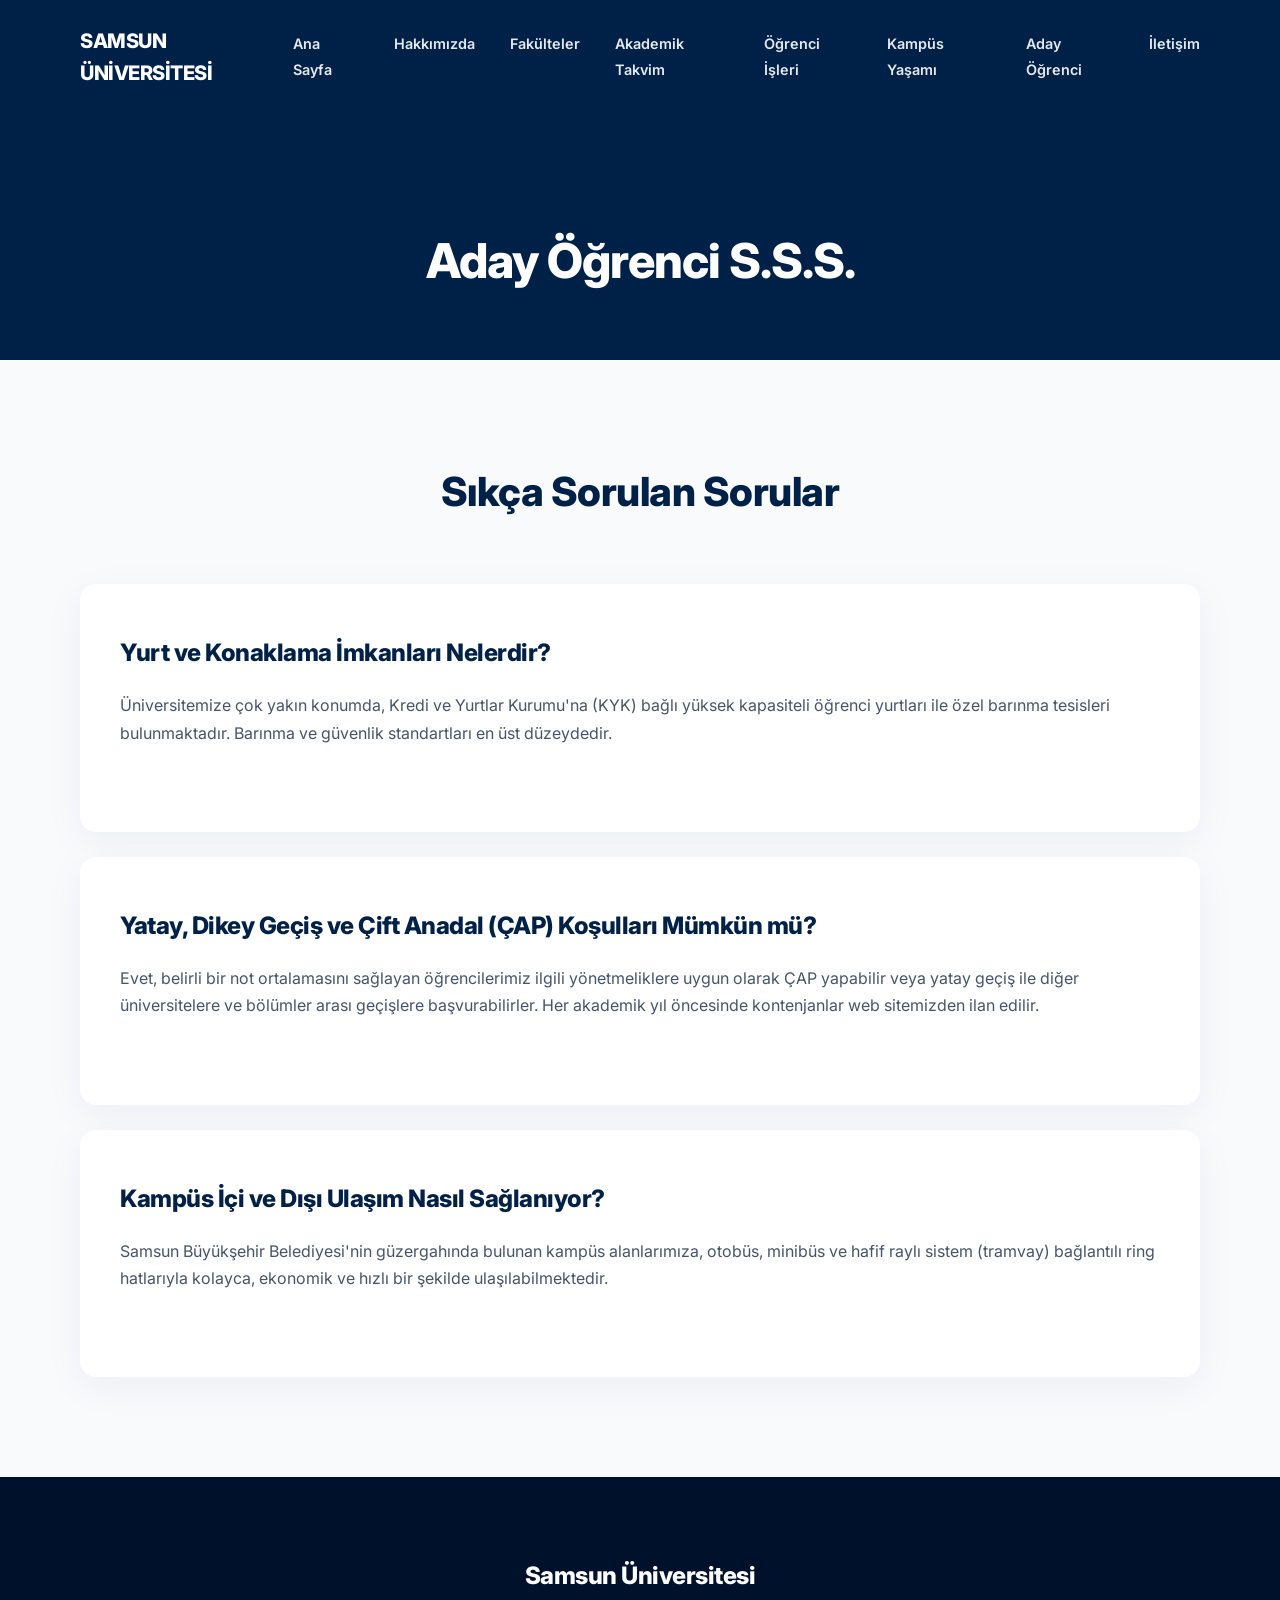
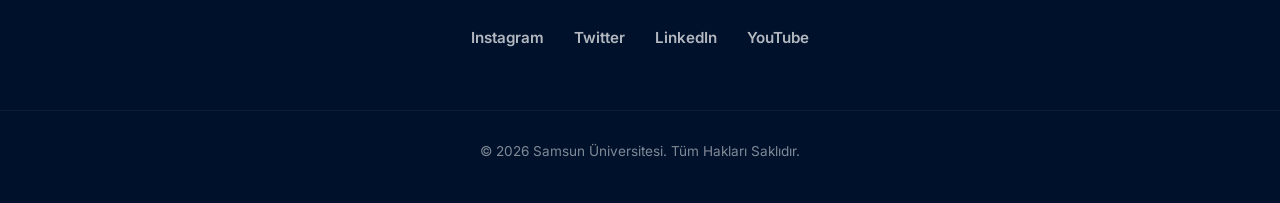
==== aday.html @ f70bfde0 "ilk yükleme" ====
<!DOCTYPE html>
<html lang="tr">
<head>
    <meta charset="UTF-8">
    <meta name="viewport" content="width=device-width, initial-scale=1.0">
    <title>Aday Öğrenci | Samsun Üniversitesi</title>
    <link rel="stylesheet" href="style.css">
    <meta name="description" content="Samsun Üniversitesi Aday Öğrenci Sıkça Sorulan Sorular">
</head>
<body>

    <header id="main-header">
        <div class="nav-container">
            <a href="index.html" class="logo">Samsun Üniversitesi</a>
            <nav>
                <ul>
                    <li><a href="index.html">Ana Sayfa</a></li>
                    <li><a href="hakkimizda.html">Hakkımızda</a></li>
                    <li><a href="fakulteler.html">Fakülteler</a></li>
                    <li><a href="takvim.html">Akademik Takvim</a></li>
                    <li><a href="ogrenci.html">Öğrenci İşleri</a></li>
                    <li><a href="kampus.html">Kampüs Yaşamı</a></li>
                    <li><a href="aday.html">Aday Öğrenci</a></li>
                    <li><a href="iletisim.html">İletişim</a></li>
                </ul>
            </nav>
        </div>
    </header>

    <section class="page-hero">
        <h1>Aday Öğrenci S.S.S.</h1>
    </section>

    <main class="container">
        <h2>Sıkça Sorulan Sorular</h2>
        
        <div class="card" style="margin-bottom: 25px;">
            <h3>Yurt ve Konaklama İmkanları Nelerdir?</h3>
            <p>Üniversitemize çok yakın konumda, Kredi ve Yurtlar Kurumu'na (KYK) bağlı yüksek kapasiteli öğrenci yurtları ile özel barınma tesisleri bulunmaktadır. Barınma ve güvenlik standartları en üst düzeydedir.</p>
        </div>
        
        <div class="card" style="margin-bottom: 25px;">
            <h3>Yatay, Dikey Geçiş ve Çift Anadal (ÇAP) Koşulları Mümkün mü?</h3>
            <p>Evet, belirli bir not ortalamasını sağlayan öğrencilerimiz ilgili yönetmeliklere uygun olarak ÇAP yapabilir veya yatay geçiş ile diğer üniversitelere ve bölümler arası geçişlere başvurabilirler. Her akademik yıl öncesinde kontenjanlar web sitemizden ilan edilir.</p>
        </div>
        
        <div class="card">
            <h3>Kampüs İçi ve Dışı Ulaşım Nasıl Sağlanıyor?</h3>
            <p>Samsun Büyükşehir Belediyesi'nin güzergahında bulunan kampüs alanlarımıza, otobüs, minibüs ve hafif raylı sistem (tramvay) bağlantılı ring hatlarıyla kolayca, ekonomik ve hızlı bir şekilde ulaşılabilmektedir.</p>
        </div>
    </main>

    <footer>
        <div class="footer-content">
            <div class="footer-logo">Samsun Üniversitesi</div>
            <div class="social-links">
                <a href="https://www.instagram.com/samsun.univ/" target="_blank">Instagram</a>
                <a href="https://x.com/samsun_univ" target="_blank">Twitter</a>
                <a href="https://www.linkedin.com/school/samsununiversitesi/about/" target="_blank">LinkedIn</a>
                <a href="https://www.youtube.com/@SamsunÜniversitesiTV" target="_blank">YouTube</a>
            </div>
        </div>
        <div class="footer-bottom">
            &copy; 2026 Samsun Üniversitesi. Tüm Hakları Saklıdır.
        </div>
    </footer>

    
</body>
</html>
---- style.css ----
@import url('https://fonts.googleapis.com/css2?family=Inter:wght@300;400;600;800&display=swap');

:root {
    --navy-blue: #002147;
    --navy-light: #003366;
    --navy-dark: #00112b;
    --white: #ffffff;
    --bg-light: #f8fafc;
    --text-primary: #1e293b;
    --text-secondary: #475569;
    --shadow-soft: 0 10px 40px rgba(0, 33, 71, 0.05);
    --shadow-hover: 0 20px 50px rgba(0, 33, 71, 0.1);
    --transition-speed: 0.4s;
}

* {
    margin: 0;
    padding: 0;
    box-sizing: border-box;
}

body {
    font-family: 'Inter', sans-serif;
    color: var(--text-primary);
    background-color: var(--bg-light);
    line-height: 1.6;
    /* Page Transition fade effect */
    animation: fadeIn 0.6s ease-out forwards;
}

@keyframes fadeIn {
    from {
        opacity: 0;
        transform: translateY(10px);
    }

    to {
        opacity: 1;
        transform: translateY(0);
    }
}

a {
    text-decoration: none;
    color: inherit;
    transition: color var(--transition-speed);
}

/* Header & Navigation */
header {
    position: fixed;
    top: 0;
    left: 0;
    width: 100%;
    z-index: 1000;
    transition: background-color var(--transition-speed), box-shadow var(--transition-speed);
    background-color: transparent;
}

/* Scrolled Header Class */
header.scrolled {
    background-color: var(--navy-blue);
    box-shadow: 0 4px 30px rgba(0, 0, 0, 0.15);
}

.nav-container {
    max-width: 1200px;
    margin: 0 auto;
    padding: 25px 40px;
    display: flex;
    justify-content: space-between;
    align-items: center;
    transition: padding var(--transition-speed);
}

header.scrolled .nav-container {
    padding: 15px 40px;
}

.logo {
    font-size: 1.25rem;
    font-weight: 800;
    color: var(--white);
    letter-spacing: -0.5px;
    text-transform: uppercase;
}

nav ul {
    list-style: none;
    display: flex;
    gap: 35px;
}

nav ul li a {
    color: var(--white);
    font-weight: 600;
    font-size: 0.9rem;
    position: relative;
    padding-bottom: 5px;
    opacity: 0.9;
    transition: opacity var(--transition-speed);
}

nav ul li a:hover {
    opacity: 1;
}

nav ul li a::after {
    content: '';
    position: absolute;
    bottom: 0;
    left: 0;
    width: 0%;
    height: 2px;
    background-color: var(--white);
    transition: width var(--transition-speed) ease;
}

nav ul li a:hover::after {
    width: 100%;
}

/* Hero Section with YouTube Background */
.hero {
    position: relative;
    width: 100%;
    height: 100vh;
    display: flex;
    justify-content: center;
    align-items: center;
    overflow: hidden;
}

.video-background {
    position: absolute;
    top: 50%;
    left: 50%;
    transform: translate(-50%, -50%);
    width: 100vw;
    height: 100vw;
    min-height: 100vh;
    min-width: 177.77vh;
    z-index: -1;
    pointer-events: none;
}

.hero-overlay {
    position: absolute;
    top: 0;
    left: 0;
    width: 100%;
    height: 100%;
    background: rgba(0, 33, 71, 0.55);
    /* Deep blue overlay 55% */
    z-index: 2;
}

.hero-content {
    position: relative;
    z-index: 3;
    text-align: center;
    color: var(--white);
    padding: 0 20px;
    max-width: 1000px;
}

.hero-content h1 {
    font-size: 4.5rem;
    font-weight: 800;
    letter-spacing: -1.5px;
    line-height: 1.1;
    text-shadow: 0 10px 30px rgba(0, 33, 71, 0.4);
}

/* Main Content Container */
.container {
    max-width: 1200px;
    margin: 100px auto;
    padding: 0 40px;
}

/* Section Titles */
h2 {
    font-size: 2.5rem;
    color: var(--navy-blue);
    margin-bottom: 60px;
    text-align: center;
    font-weight: 800;
    letter-spacing: -0.5px;
}

/* Card Layout */
.card-grid {
    display: grid;
    grid-template-columns: repeat(auto-fit, minmax(320px, 1fr));
    gap: 40px;
}

.card {
    background: var(--white);
    border-radius: 16px;
    padding: 50px 40px;
    box-shadow: var(--shadow-soft);
    transition: transform var(--transition-speed), box-shadow var(--transition-speed);
    display: flex;
    flex-direction: column;
    align-items: flex-start;
}

.card:hover {
    transform: translateY(-8px);
    box-shadow: var(--shadow-hover);
}

.card h3 {
    color: var(--navy-blue);
    font-size: 1.5rem;
    font-weight: 800;
    margin-bottom: 20px;
    letter-spacing: -0.5px;
}

.card p {
    color: var(--text-secondary);
    margin-bottom: 35px;
    line-height: 1.7;
    flex-grow: 1;
}

.btn {
    display: inline-block;
    padding: 14px 32px;
    background-color: var(--navy-blue);
    color: var(--white);
    border-radius: 8px;
    font-weight: 600;
    font-size: 0.95rem;
    transition: background-color var(--transition-speed), transform var(--transition-speed);
}

.btn:hover {
    background-color: var(--navy-light);
    transform: translateY(-2px);
}

/* General Pages Hero */
.page-hero {
    height: 40vh;
    min-height: 300px;
    background-color: var(--navy-blue);
    display: flex;
    justify-content: center;
    align-items: flex-end;
    padding-bottom: 60px;
    color: var(--white);
}

.page-hero h1 {
    font-size: 3rem;
    font-weight: 800;
    letter-spacing: -1px;
}

/* Footer Section */
footer {
    background-color: var(--navy-dark);
    color: var(--white);
    padding: 80px 0 40px;
    text-align: center;
}

.footer-content {
    max-width: 1200px;
    margin: 0 auto;
    display: flex;
    flex-direction: column;
    align-items: center;
    gap: 30px;
}

.footer-logo {
    font-size: 1.5rem;
    font-weight: 800;
    letter-spacing: -0.5px;
}

.social-links {
    display: flex;
    gap: 30px;
}

.social-links a {
    color: var(--white);
    font-size: 0.95rem;
    font-weight: 600;
    opacity: 0.7;
    transition: opacity var(--transition-speed);
}

.social-links a:hover {
    opacity: 1;
}

.footer-bottom {
    margin-top: 60px;
    padding-top: 30px;
    border-top: 1px solid rgba(255, 255, 255, 0.1);
    font-size: 0.85rem;
    opacity: 0.5;
}

/* Mesaj kutusunun arka planı (başlangıçta gizli) */
.success-overlay {
    display: none;
    /* Gizle */
    position: fixed;
    top: 0;
    left: 0;
    width: 100%;
    height: 100%;
    background: rgba(0, 0, 0, 0.7);
    justify-content: center;
    align-items: center;
    z-index: 1000;
}

/* Linkte #basari olduğunda bu stili çalıştır */
.success-overlay:target {
    display: flex;
    /* Görünür yap */
}

/* Mesaj kutusu tasarımı */
.success-box {
    background: white;
    padding: 30px;
    border-radius: 10px;
    text-align: center;
    box-shadow: 0 5px 15px rgba(0, 0, 0, 0.3);
}

.close-btn {
    display: inline-block;
    margin-top: 15px;
    padding: 8px 20px;
    background: #002147;
    color: white;
    text-decoration: none;
    border-radius: 5px;
}

/* Responsive adjustments */
@media (max-width: 992px) {
    .hero-content h1 {
        font-size: 3.5rem;
    }
}

@media (max-width: 768px) {
    .nav-container {
        flex-direction: column;
        gap: 20px;
        padding: 20px;
    }

    header.scrolled .nav-container {
        padding: 15px 20px;
    }

    nav ul {
        flex-wrap: wrap;
        justify-content: center;
        gap: 15px;
    }

    .hero-content h1 {
        font-size: 2.5rem;
    }
}
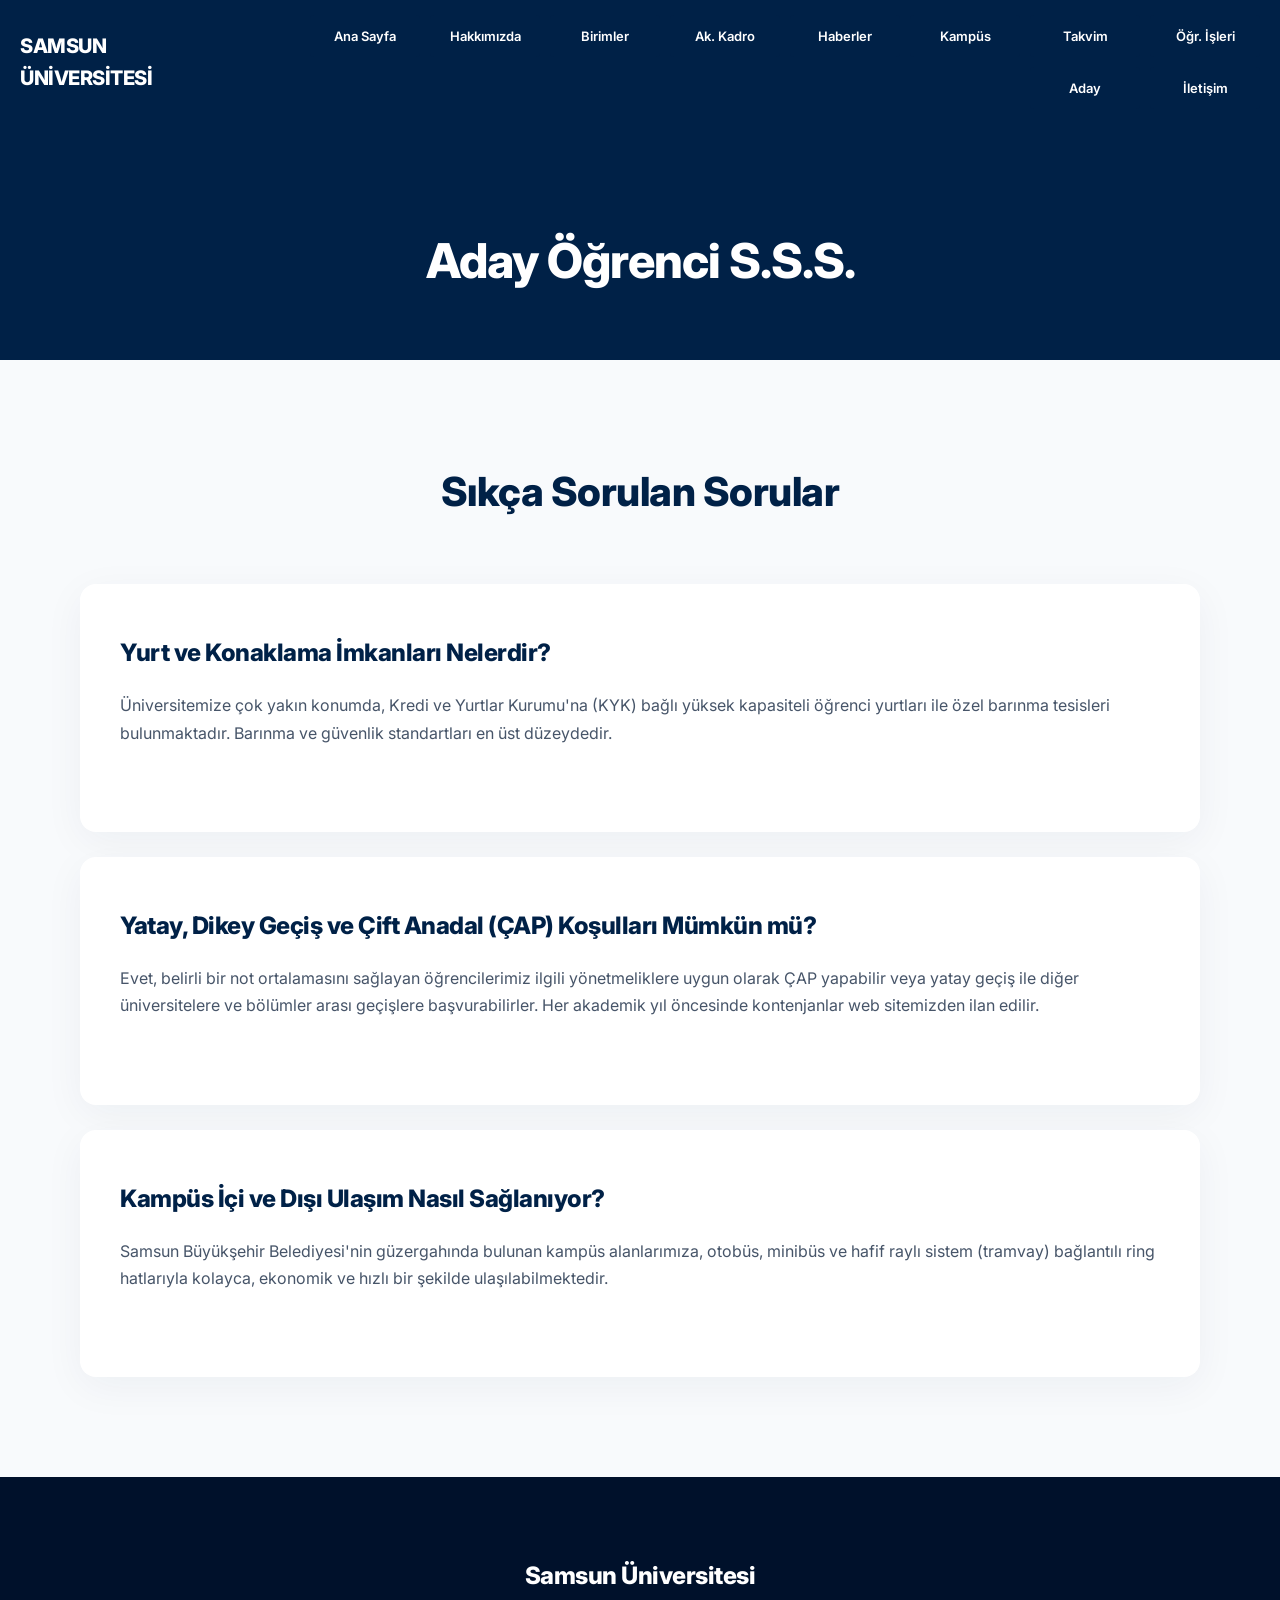
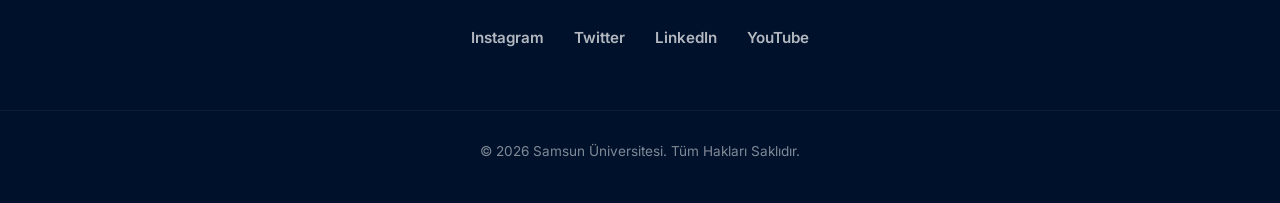
==== commit 2254beb2: "bölüm vurgusu eklendi" ====
--- a/aday.html
+++ b/aday.html
@@ -16,11 +16,13 @@
                 <ul>
                     <li><a href="index.html">Ana Sayfa</a></li>
                     <li><a href="hakkimizda.html">Hakkımızda</a></li>
-                    <li><a href="fakulteler.html">Fakülteler</a></li>
-                    <li><a href="takvim.html">Akademik Takvim</a></li>
-                    <li><a href="ogrenci.html">Öğrenci İşleri</a></li>
-                    <li><a href="kampus.html">Kampüs Yaşamı</a></li>
-                    <li><a href="aday.html">Aday Öğrenci</a></li>
+                    <li><a href="birimler.html">Birimler</a></li>
+                    <li><a href="akademik.html">Ak. Kadro</a></li>
+                    <li><a href="haberler.html">Haberler</a></li>
+                    <li><a href="kampus.html">Kampüs</a></li>
+                    <li><a href="takvim.html">Takvim</a></li>
+                    <li><a href="ogrenci.html">Öğr. İşleri</a></li>
+                    <li><a href="aday.html">Aday</a></li>
                     <li><a href="iletisim.html">İletişim</a></li>
                 </ul>
             </nav>
--- a/style.css
+++ b/style.css
@@ -64,9 +64,9 @@
 }
 
 .nav-container {
-    max-width: 1200px;
+    max-width: 100%;
     margin: 0 auto;
-    padding: 25px 40px;
+    padding: 15px 20px;
     display: flex;
     justify-content: space-between;
     align-items: center;
@@ -74,7 +74,7 @@
 }
 
 header.scrolled .nav-container {
-    padding: 15px 40px;
+    padding: 10px 20px;
 }
 
 .logo {
@@ -88,43 +88,37 @@
 nav ul {
     list-style: none;
     display: flex;
-    gap: 35px;
+    flex-wrap: wrap;
+    justify-content: flex-end;
+    gap: 10px;
 }
 
 nav ul li a {
     color: var(--white);
+    background-color: var(--navy-blue);
+    width: 110px;
+    height: 42px;
+    display: flex;
+    align-items: center;
+    justify-content: center;
+    text-align: center;
+    border-radius: 4px;
     font-weight: 600;
-    font-size: 0.9rem;
-    position: relative;
-    padding-bottom: 5px;
-    opacity: 0.9;
-    transition: opacity var(--transition-speed);
+    font-size: 13px;
+    box-sizing: border-box;
+    transition: background-color var(--transition-speed), transform var(--transition-speed);
 }
 
 nav ul li a:hover {
-    opacity: 1;
-}
-
-nav ul li a::after {
-    content: '';
-    position: absolute;
-    bottom: 0;
-    left: 0;
-    width: 0%;
-    height: 2px;
-    background-color: var(--white);
-    transition: width var(--transition-speed) ease;
-}
-
-nav ul li a:hover::after {
-    width: 100%;
+    background-color: var(--navy-light);
+    transform: translateY(-2px);
 }
 
 /* Hero Section with YouTube Background */
 .hero {
     position: relative;
     width: 100%;
-    height: 100vh;
+    height: 95vh;
     display: flex;
     justify-content: center;
     align-items: center;
@@ -138,8 +132,8 @@
     transform: translate(-50%, -50%);
     width: 100vw;
     height: 100vw;
-    min-height: 100vh;
-    min-width: 177.77vh;
+    min-height: 95vh;
+    min-width: 168.88vh;
     z-index: -1;
     pointer-events: none;
 }
@@ -241,6 +235,14 @@
 .btn:hover {
     background-color: var(--navy-light);
     transform: translateY(-2px);
+}
+
+.modern-img {
+    width: 100%;
+    max-width: 800px;
+    border-radius: 12px;
+    box-shadow: var(--shadow-soft);
+    object-fit: cover;
 }
 
 /* General Pages Hero */
@@ -376,4 +378,62 @@
     .hero-content h1 {
         font-size: 2.5rem;
     }
+
+    .gallery-stack {
+        display: flex;
+        flex-direction: column;
+        gap: 30px;
+        padding: 20px;
+        align-items: center;
+    }
+
+    .gallery-stack img {
+        width: 100%;
+        max-width: 800px;
+        height: auto;
+        border-radius: 12px;
+        box-shadow: 0 4px 15px rgba(0, 0, 0, 0.1);
+    }
+}
+
+/* Academic Staff List Styles */
+.academic-list {
+    display: flex;
+    flex-direction: column;
+    gap: 15px;
+    margin-top: 40px;
+    width: 100%;
+}
+
+.academic-row {
+    display: flex;
+    justify-content: space-between;
+    align-items: center;
+    background-color: #f8fafc;
+    padding: 20px 30px;
+    border-radius: 4px;
+    border-left: 4px solid var(--navy-blue);
+    box-shadow: 0 2px 10px rgba(0, 33, 71, 0.05);
+    transition: transform 0.2s ease, box-shadow 0.2s ease;
+}
+
+.academic-row:hover {
+    transform: translateX(5px);
+    box-shadow: 0 4px 15px rgba(0, 33, 71, 0.1);
+}
+
+.ac-info h3 {
+    color: var(--navy-blue);
+    font-size: 1.1rem;
+    font-weight: 700;
+    margin: 0;
+}
+
+.ac-role {
+    background-color: var(--navy-blue);
+    color: var(--white);
+    padding: 6px 14px;
+    border-radius: 20px;
+    font-size: 0.85rem;
+    font-weight: 600;
 }
